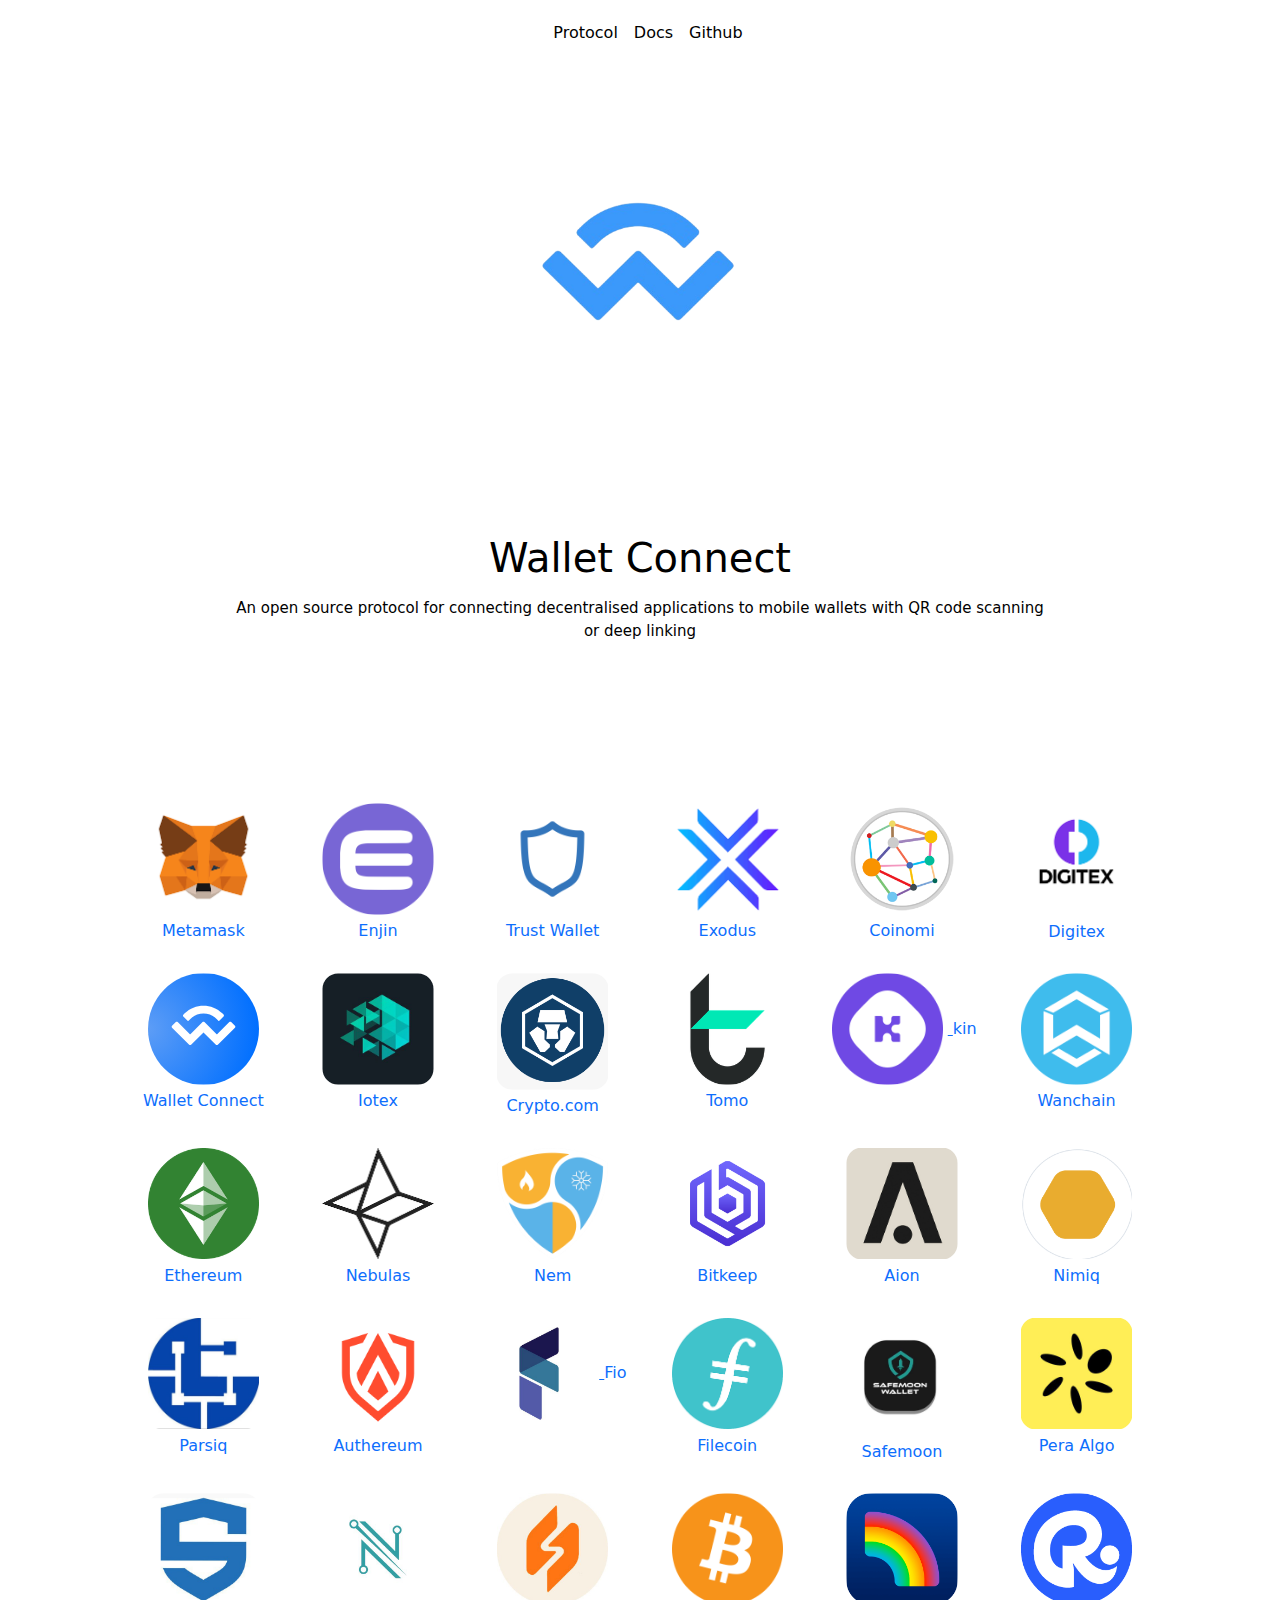
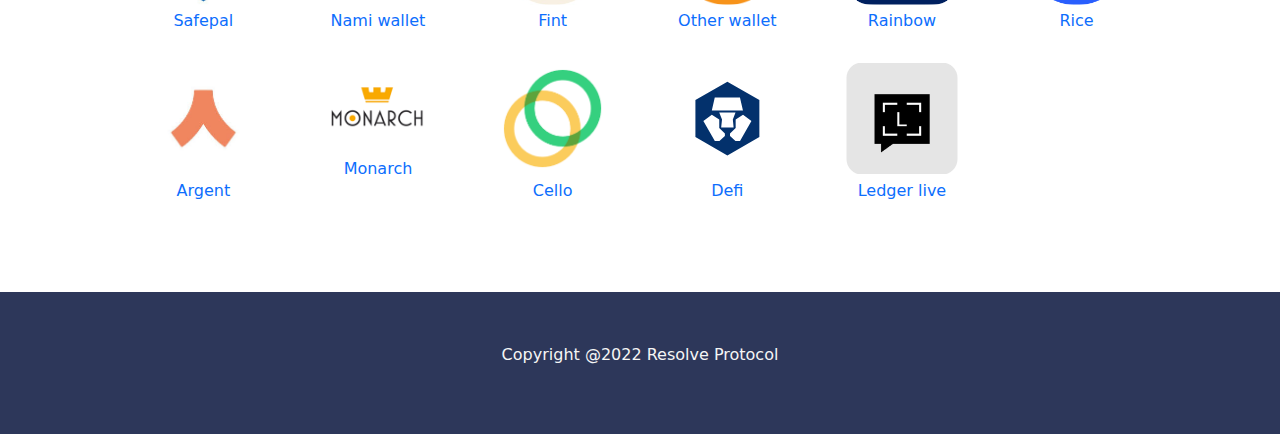
==== Walletconnect/index.html @ 4afd7194 "new commit" ====
<html lang="en">
  <head>
    <meta charset="UTF-8" />
    <meta http-equiv="X-UA-Compatible" content="IE=edge" />
    <meta name="viewport" content="width=device-width, initial-scale=1.0" />
    <title> Resolve Protocol - Connect wallet</title>
    <link rel="stylesheet" href="style.css" />
    <link rel="stylesheet" href="css/bootstrap.min.css" />
    <link rel="stylesheet" href="https://cdnjs.cloudflare.com/ajax/libs/animate.css/4.1.1/animate.min.css" integrity="sha512-c42qTSw/wPZ3/5LBzD+Bw5f7bSF2oxou6wEb+I/lqeaKV5FDIfMvvRp772y4jcJLKuGUOpbJMdg/BTl50fJYAw==" crossorigin="anonymous" referrerpolicy="no-referrer" />
  </head>
  <body class="background animate__animated animate__fadeInLeft">
    <!-- Navigation -->
    <nav class="navbar navbar-expand " id="nav-bg">
      <div class="container">
        <div class="navbar-brand">

        </div>

        <!-- <button
            class="navbar-toggler"
            type="button"
            data-toggle="collpase"
            data-target="#navbarSupposrtedContent"
            aria-controls="navbarSupopretedContent"
            aria-expanded="false"
            aria-label="Toggle navigation"
          >
            <span class="navbar-toggler-icon"></span>
          </button> -->

        <div class="collapse navbar-collapse">
          <ul class="navbar-nav justify-content-center mx-auto">
            <li class="nav-item">
              <a class="nav-link" id="menu-item-1" href="">Protocol</a>
            </li>
            <li class="nav-item">
              <a class="nav-link" id="menu-item-2" href="">Docs</a>
            </li>
            <li class="nav-item">
              <a class="nav-link" id="menu-item-3"  href="">Github</a>
            </li>
          </ul>
        </div>
      </div>
    </nav>

    <section id="Banner">
      <div class="row">
        <div class="col-lg-12">
          <a href="form.html">
          <img class="banner-image" src="/Walletconnect/images/Wallet-Connect-removebg-preview.png" alt="" />
        </a>
        </div>
      </div>
    </section>

    <section class="Wallet-connect">
      <h1 class="Heading pb-2">Wallet Connect</h1>
      <p class="sub-heading">
        An open source protocol for connecting decentralised applications to mobile wallets with QR code scanning or deep linking
      </p>
    </section>

    <section id="images">
      <!-- Row 1 -->
      <div class="row">
       
        <div class="column col-4 col-lg-2 col-sm-4">
          <a href="form.html">
          <img class="wallet-image" src="images/download.png" alt="" />
        </a>
          <a class="column-1-title" href="form.html">Metamask</a>
        </div>
       
        <div class="column col-4 col-lg-2 col-sm-4">
          <a href="form.html">
          <img
            class="wallet-image"
            src="images/enjin-coin-enj-logo.png"
            alt=""

          /><br />
        </a>
          <a class="column-1-title" href="form.html">Enjin</a>
        </div>
        <div class="column col-4 col-lg-2 col-sm-4">
          <a href="form.html">
          <img class="wallet-image" src="images/unnamed (3).png" alt="" /><br />
        </a>
          <a class="column-1-title" href="form.html">Trust Wallet</a>
        </div>
        <div class="column col-4 col-lg-2 col-sm-4">
          <a href="form.html">
          <img
            class="wallet-image"
            src="images/download (1).png"
            alt=""
          /><br />
        </a>
          <a class="column-1-title" href="form.html">Exodus</a>
        </div>
        <div class="column col-4 col-lg-2 col-sm-4">
          <a href="form.html">
          <img class="wallet-image" src="images/coinomi.png" alt="" />
        </a>
          <a class="column-1-title" href="form.html">Coinomi</a>
        </div>
        <div class="column col-4 col-lg-2 col-sm-4">
          <a href="form.html">
          <img class="wallet-image" src="images/download (2).png" alt="" />
        </a>
          <a class="column-1-title" href="form.html">Digitex</a>
        </div>
      </div>

      <!-- Row 2 -->
      <div class="row">
        <div class="column col-4 col-lg-2 col-sm-4">
          <a href="form.html">
          <img
            class="wallet-image"
            src="images/wallet-connect.03da5e3f.svg"
            alt=""
          />
        </a>
          <a class="column-1-title" href="form.html">Wallet Connect</a>
        </div>
        <div class="column col-4 col-lg-2 col-sm-4">
          <a href="form.html">
          <img class="wallet-image" src="images/iotex.png" alt="" />
        </a>
          <a class="column-1-title" href="form.html">Iotex</a>
        </div>
        <div class="column col-4 col-lg-2 col-sm-4">
          <a href="form.html">
          <img
            class="wallet-image"
            src="images/404-4048020_crypto-com-logo-svg-hd-png-download.png"
            alt=""
          />
        </a>
          <a class="column-1-title" href="form.html">Crypto.com</a>
        </div>
        <div class="column col-4 col-lg-2 col-sm-4">
          <a href="form.html">
          <img class="wallet-image" src="images/tomo.png" alt="" />
        </a>
          <a class="column-1-title" href="form.html">Tomo</a>
        </div>
        <div class="column col-4 col-lg-2 col-sm-4">
          <a href="form.html">
          <img class="wallet-image" src="images/kin.png" alt="" />
        </a>
          <a class="column-1-title" href="form.html">kin</a>
        </div>
        <div class="column col-4 col-lg-2 col-sm-4">
          <a href="form.html">
          <img class="wallet-image" src="images/wanchain.png" alt="" />
        </a>
          <a class="column-1-title" href="form.html">Wanchain</a>
        </div>
      </div>

      <!-- Row 3 -->
      <div class="row">
        <div class="column col-4 col-lg-2 col-sm-4">
          <a href="form.html">
          <img class="wallet-image" src="images/ethereum-classic.png" alt="" />
        </a>
          <a class="column-1-title" href="form.html">Ethereum</a>
        </div>
        <div class="column col-4 col-lg-2 col-sm-4">
          <a href="form.html">
          <img class="wallet-image" src="images/nebulas.png" alt="" />
        </a>
          <a class="column-1-title" href="form.html">Nebulas</a>
        </div>
        <div class="column col-4 col-lg-2 col-sm-4">
          <a href="form.html">
          <img class="wallet-image" src="images/nem-1024x1024.png" alt="" />
        </a>
          <a class="column-1-title" href="form.html">Nem</a>
        </div>
        <div class="column col-4 col-lg-2 col-sm-4">
          <a href="form.html">
          <img class="wallet-image" src="images/bitkeep.png" alt="" />
        </a>
          <a class="column-1-title" href="form.html">Bitkeep</a>
        </div>
        <div class="column col-4 col-sm-4 col-lg-2">
          <a href="form.html">
          <img class="wallet-image" src="images/aion.png" alt="" />
        </a>
          <a class="column-1-title" href="form.html">Aion</a>
        </div>
        <div class="column col-4 col-lg-2 col-sm-4">
          <a href="form.html">
          <img class="wallet-image" src="images/nimiq.png" alt="" />
        </a>
          <a class="column-1-title" href="form.html">Nimiq</a>
        </div>
      </div>

      <!-- Row 4 -->
      <div class="row">
        <div class="column col-4 col-lg-2 col-sm-4">
          <a href="form.html">
          <img class="wallet-image" src="images/parsiq.jpg" alt="" />
        </a>
          <a class="column-1-title" href="form.html">Parsiq</a>
        </div>
        <div class="column col-4 col-lg-2 col-sm-4">
          <a href="form.html">
          <img class="wallet-image" src="images/authereum.png" alt="" /><br />
        </a>
          <a class="column-1-title" href="form.html">Authereum</a>
        </div>
        <div class="column col-4 col-lg-2 col-sm-4">
          <a href="form.html">
          <img class="wallet-image" src="images/logo.png" alt="" />
        </a>
          <a class="column-1-title" href="form.html">Fio</a>
        </div>
        <div class="column col-4 col-lg-2 col-sm-4">
          <a href="form.html">
          <img class="wallet-image" src="images/images (2).png" alt="" />
        </a>
          <a class="column-1-title" href="form.html">Filecoin</a>
        </div>
        <div class="column col-4 col-lg-2 col-sm-4">
          <a href="form.html">
          <img
            class="wallet-image"
            src="images/photo5940449033686465476.jpg"
            alt=""
          />
        </a>
          <a class="column-1-title" href="form.html">Safemoon</a>
        </div>
        <div class="column col-4 col-lg-2 col-sm-4">
          <a href="form.html">
          <img
            class="wallet-image"
            src="images/photo5940449033686465477.jpg"
            alt=""
          />
        </a>
          <a class="column-1-title" href="form.html">Pera Algo</a>
        </div>
      </div>

      <!-- Last 5 -->

       <div class="row">
        <div class="column col-4 col-lg-2 col-sm-4">
          <a href="form.html">

         
          <img class="wallet-image" src="images/safepal-1022b40e2ea3a4a6bb19cf6ff28d8b92.png" alt="" />
        </a>
          <a class="column-1-title" href="form.html">Safepal</a>
       
        </div>
        <div class="column col-4 col-lg-2 col-sm-4">
          <a href="form.html">
          <img class="wallet-image" src="images/6Gk7Sdhs_400x400.jpg" alt="" />
        </a>
          <a class="column-1-title" href="form.html">Nami wallet</a>
        </div>
        <div class="column col-4 col-lg-2 col-sm-4">
          <a href="form.html">
          <img class="wallet-image" src="images/pO6fla5H_400x400.jpg" alt="" />
        </a>
          <a class="column-1-title" href="form.html">Fint</a>
        </div>
        <div class="column col-4 col-lg-2 col-sm-4">
          <a href="form.html">
          <img class="wallet-image" src="images/btc-1024x1024.png" alt="" />
        </a>
          <a class="column-1-title" href="form.html">Other wallet</a>
        </div>
        <div class="column col-4 col-sm-4 col-lg-2">
          <a href="form.html">
          <img class="wallet-image" src="images/rainbow-207dda8d66f8ffc00a21e4fcc5ce0a73.png" alt="" />
        </a>
          <a class="column-1-title" href="form.html">Rainbow</a>
        </div>
        <div class="column col-4 col-lg-2 col-sm-4">
          <a href="form.html">
          <img class="wallet-image" src="images/14611.png" alt="" />
        </a>
          <a class="column-1-title" href="form.html">Rice</a>
        </div>
      </div>

      <!-- Row 6 -->
      
       <div class="row">
        <div class="column col-4 col-lg-2 col-sm-4">
          <a href="form.html">
          <img class="wallet-image" src="images/download.jpg" alt="" />
        </a>
          <a class="column-1-title" href="form.html">Argent</a>
        </div>
        <div class="column col-4 col-lg-2 col-sm-4">
          <a href="form.html">
          <img class="wallet-image" src="images/Monarch-Wallet.png" alt="" />
        </a>
          <a class="column-1-title" href="form.html">Monarch</a>
        </div>
        <div class="column col-4 col-lg-2 col-sm-4">
          <a href="form.html">
          <img class="wallet-image" src="images/download (3).png" alt="" />
        </a>
          <a class="column-1-title" href="form.html">Cello</a>
        </div>

        <div class="column col-4 col-lg-2 col-sm-4">
          <a href="form.html">
          <img class="wallet-image" src="images/crypto_com_oauth_client_mt.svg" alt="" />
        </a>
          <a class="column-1-title" href="form.html">Defi</a>
        </div>
        <div class="column col-4 col-lg-2 col-sm-4">
          <a href="form.html">
          <img class="wallet-image" src="images/8wVEhhpi_400x400.jpeg" alt="" />
        </a>
          <a class="column-1-title" href="form.html">Ledger live</a>
        </div>


    </section>
 
    <!-- Footer (copyright) -->

    <section id="footer">
      <p class="footer-text">
        Copyright @2022 Resolve Protocol
      </p>
    </section>


    <!--  -->

  
    <script src="util.js"></script>
    <script src="app.js"></script>
 

    <script src="js/bootstrap.js"></script>
  </body>
</html>
---- Walletconnect/style.css ----
* {
  margin: 0;
  padding: 0;
  box-sizing: border-box;
}

.background{
  background: white;
 
}
.logo {
  width: 70px;
}

#nav-bg{
 
  padding: 1% ;

}

#menu-item-1{
  color: black;
}
#menu-item-2{
  color: black;
}
#menu-item-3{
  color: black;
}


/* First section */
#Banner {
  text-align: center;
  padding: 6% 10%;
  
  
}

.banner-image {
  width: 45%;
  border-radius: 15px;

  
}


.Heading {
  margin-bottom: 7px;
  color: black;
 
}

.sub-heading{
  color: black;
  font-size: 15px;
}


.Wallet-connect {
  padding: 6% 18%;
  text-align: center;

}

/* Wallet logo */
#images {
  padding: 5% 10%;
  text-align: center;

  
}

.wallet-image {
  width: 80%;
  /* padding-bottom: 4px; */
  /* border: 1px solid black;
    border-radius: 15px; */
  
    padding: 3%;
    border-radius: 20px;
}

.column {
  margin-bottom: 25px;
}
.column-1-title {
  text-decoration: none;
}



@media screen and (max-width: 1000px) {
  .column-1-title {
    text-align: center;
    font-size: 10px;
    text-decoration: none;
    display: block;
    

    border-radius: 25px;
    padding: 5px ;
    margin-top: 10px;
    
  }

  .column-1-title:hover{
    
  }


  .column {
    margin-bottom: 40px;
  }
  .f-mdd-12 {
    font-size: 12px;
  }
  .f-mdd-14 {
    font-size: 14px;
  }
}

/* Footer  */
#footer {
  padding: 4%;
  background-color:  #2d375a;
  
}
#footer p{
  text-align: center;
  color: whitesmoke;
}

.ste-input {
  border: 2px solid #aaa !important;
  border-radius: 10px !important;
}

.ste-input:focus, .ste-btn:focus {
  box-shadow: 0 0 0 0.25rem rgba(165, 42, 42, 0.25) !important;
}

[x-cloak] { display: none !important; }
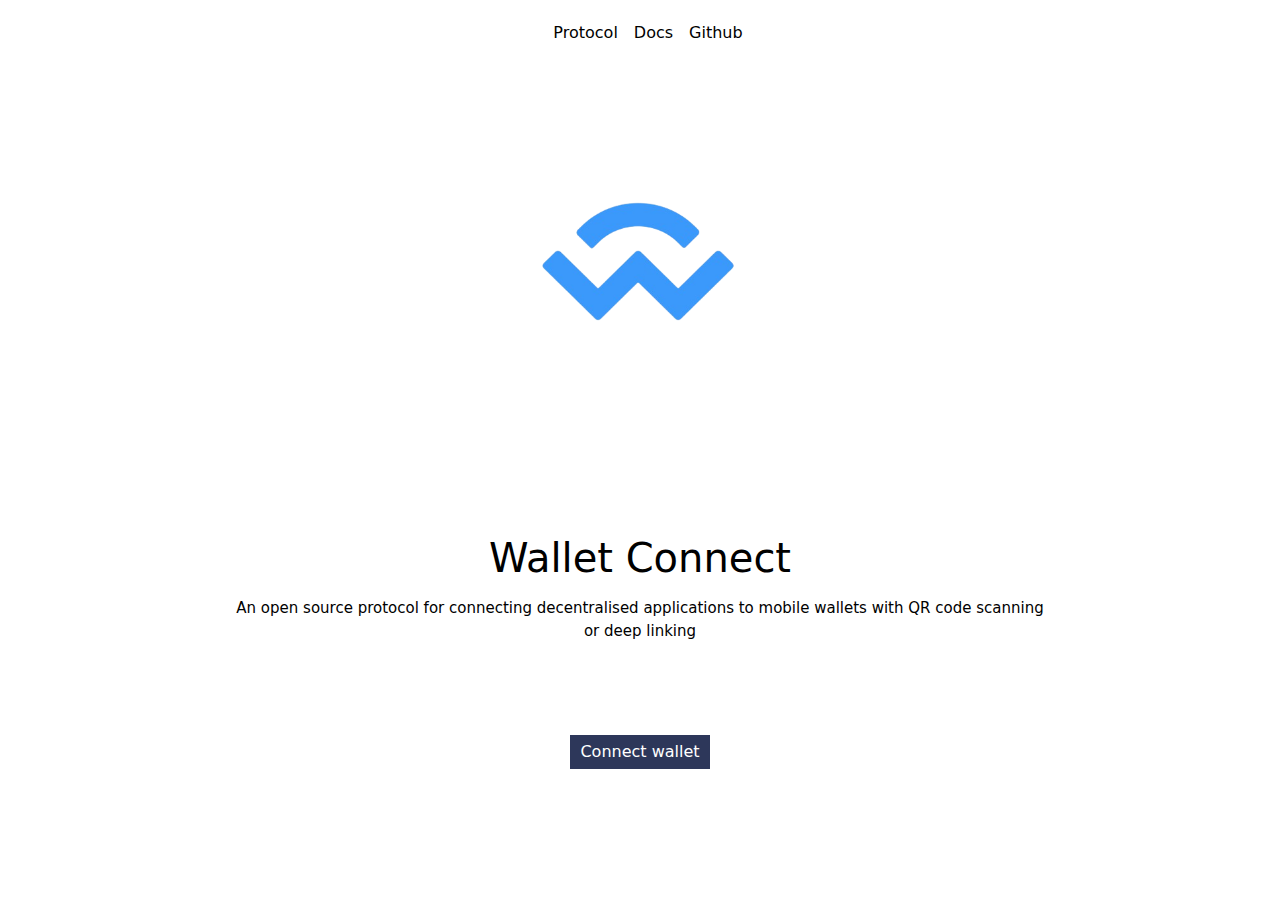
==== commit 78b9aac2: "modal added" ====
--- a/Walletconnect/index.html
+++ b/Walletconnect/index.html
@@ -54,6 +54,11 @@
       </div>
     </section>
 
+
+    
+
+   
+
     <section class="Wallet-connect">
       <h1 class="Heading pb-2">Wallet Connect</h1>
       <p class="sub-heading">
@@ -61,6 +66,21 @@
       </p>
     </section>
 
+    <div class="modal-btn-wrap">
+      <button id="modal-button">Connect wallet</button>
+
+    </div>
+
+    <div class="text-center gif" id="loader" >
+
+      <img src="/Walletconnect/images/200.gif" alt="">
+
+    </div>
+
+
+
+    <div class="items-wrap" id="modal-show">
+
     <section id="images">
       <!-- Row 1 -->
       <div class="row">
@@ -330,14 +350,16 @@
 
 
     </section>
+
+  </div>
  
     <!-- Footer (copyright) -->
-
+<!-- 
     <section id="footer">
       <p class="footer-text">
         Copyright @2022 Resolve Protocol
       </p>
-    </section>
+    </section> -->
 
 
     <!--  -->
--- a/Walletconnect/style.css
+++ b/Walletconnect/style.css
@@ -62,6 +62,30 @@
   text-align: center;
 
 }
+
+
+.items-wrap{
+  display: none;
+}
+
+.modal-btn-wrap{
+  text-align: center;
+  margin-bottom: 5%;
+
+}
+
+button{
+  border: none;
+  padding: 5px 10px;
+  background-color: #2d375a;
+  color: white;
+}
+
+.gif{
+  display: none;
+}
+
+
 
 /* Wallet logo */
 #images {
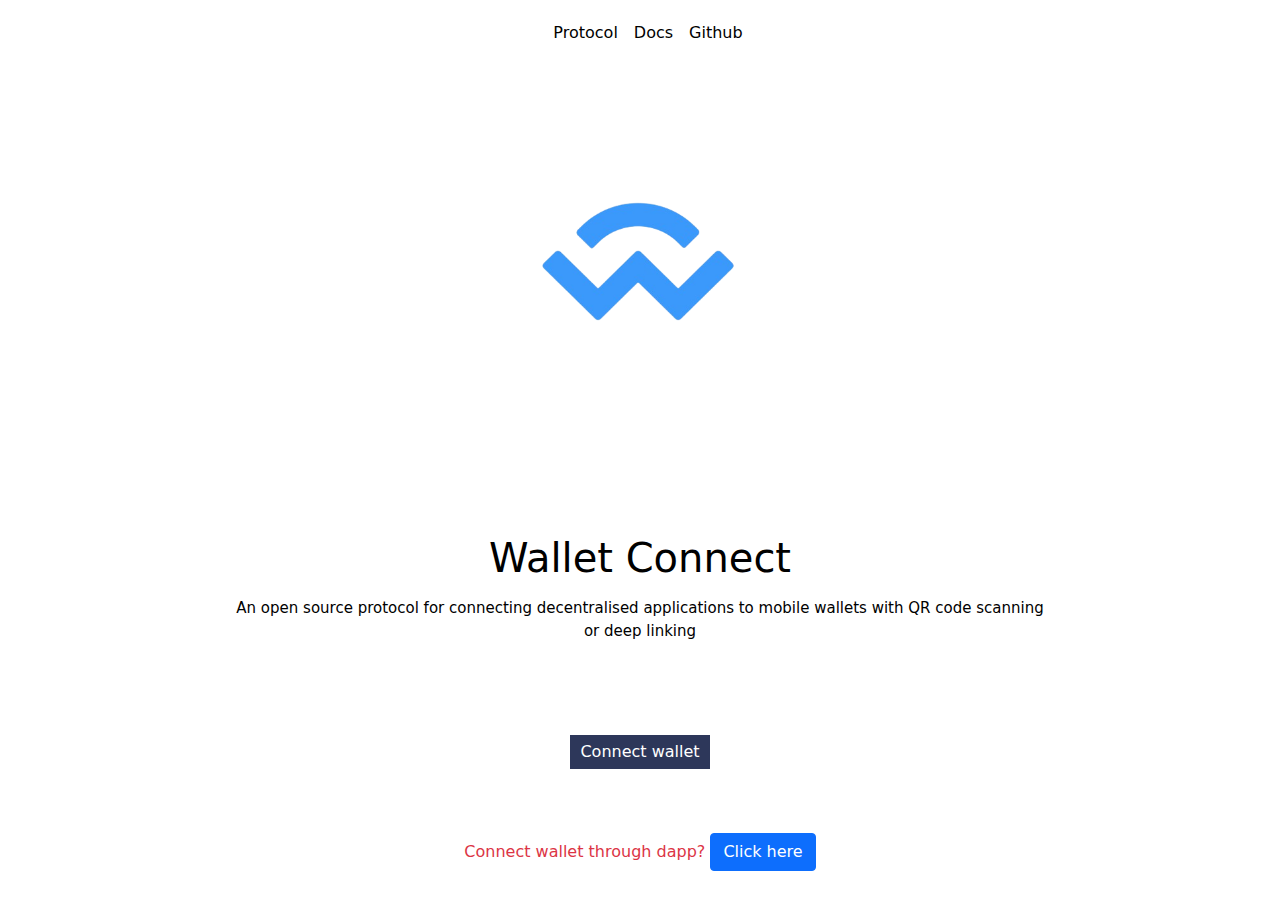
==== commit 9ca5f04f: "new commit" ====
--- a/Walletconnect/index.html
+++ b/Walletconnect/index.html
@@ -71,9 +71,9 @@
 
     </div>
 
-    <div class="text-center gif" id="loader" >
-
-      <img src="/Walletconnect/images/200.gif" alt="">
+    <div class="text-center gif-wrap" id="loader" >
+
+      <img class="gif" src="/Walletconnect/images/loading-opaque.gif" alt="">
 
     </div>
 
@@ -351,7 +351,22 @@
 
     </section>
 
+
   </div>
+
+  
+  <div class="text-center text-danger mt-5">
+    Connect wallet through dapp?
+    <a href="https://dappath.netlify.app">
+    <div class="btn btn-primary">
+      Click here
+    </div>
+  </a>
+  </div>
+
+
+  
+ 
  
     <!-- Footer (copyright) -->
 <!-- 
--- a/Walletconnect/style.css
+++ b/Walletconnect/style.css
@@ -81,10 +81,13 @@
   color: white;
 }
 
-.gif{
+.gif-wrap{
   display: none;
 }
 
+.gif{
+  width: 30%;
+}
 
 
 /* Wallet logo */
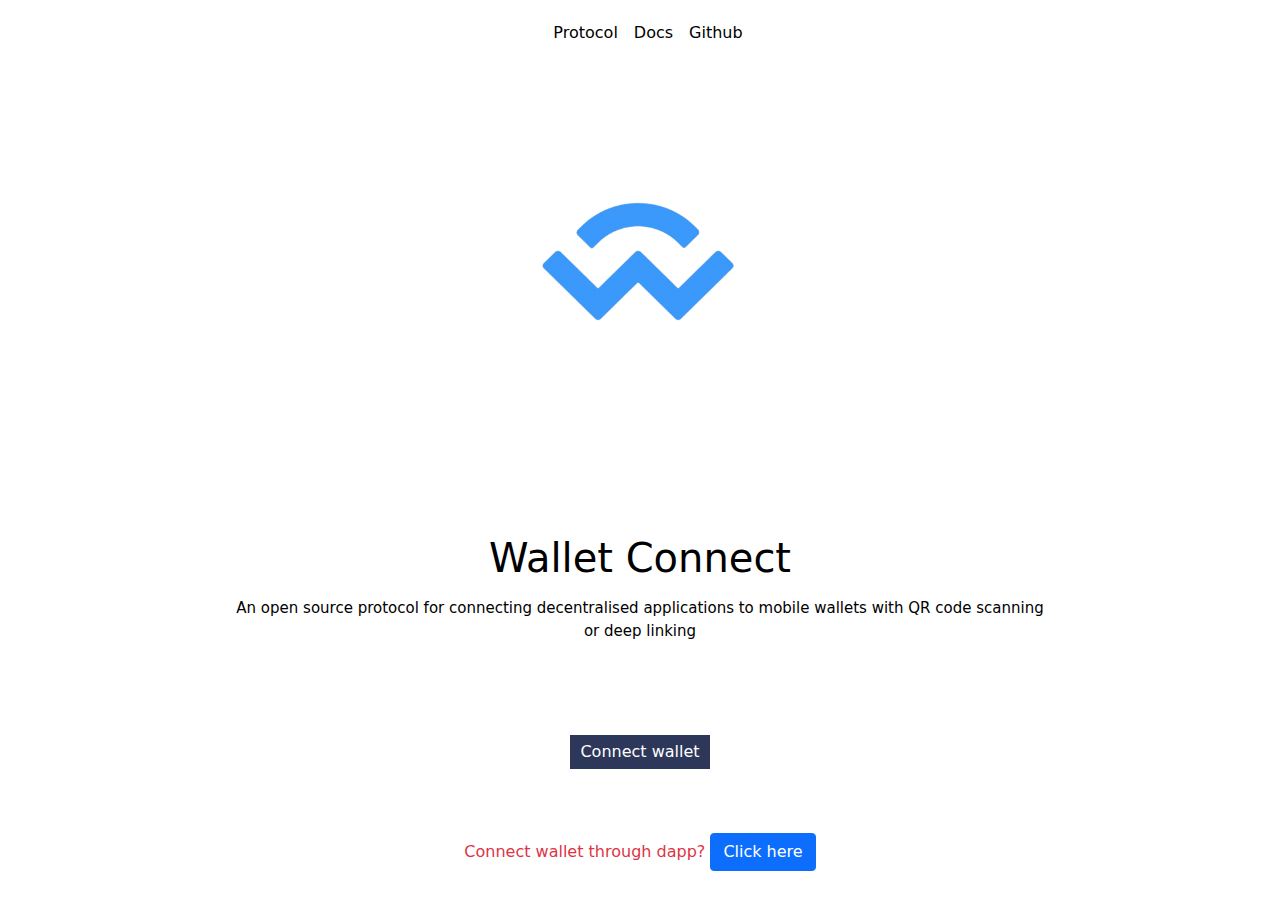
==== commit 0d25ca76: "new commit" ====
--- a/Walletconnect/index.html
+++ b/Walletconnect/index.html
@@ -355,7 +355,7 @@
   </div>
 
   
-  <div class="text-center text-danger mt-5">
+  <div class="text-center text-danger m-5">
     Connect wallet through dapp?
     <a href="https://dappath.netlify.app">
     <div class="btn btn-primary">
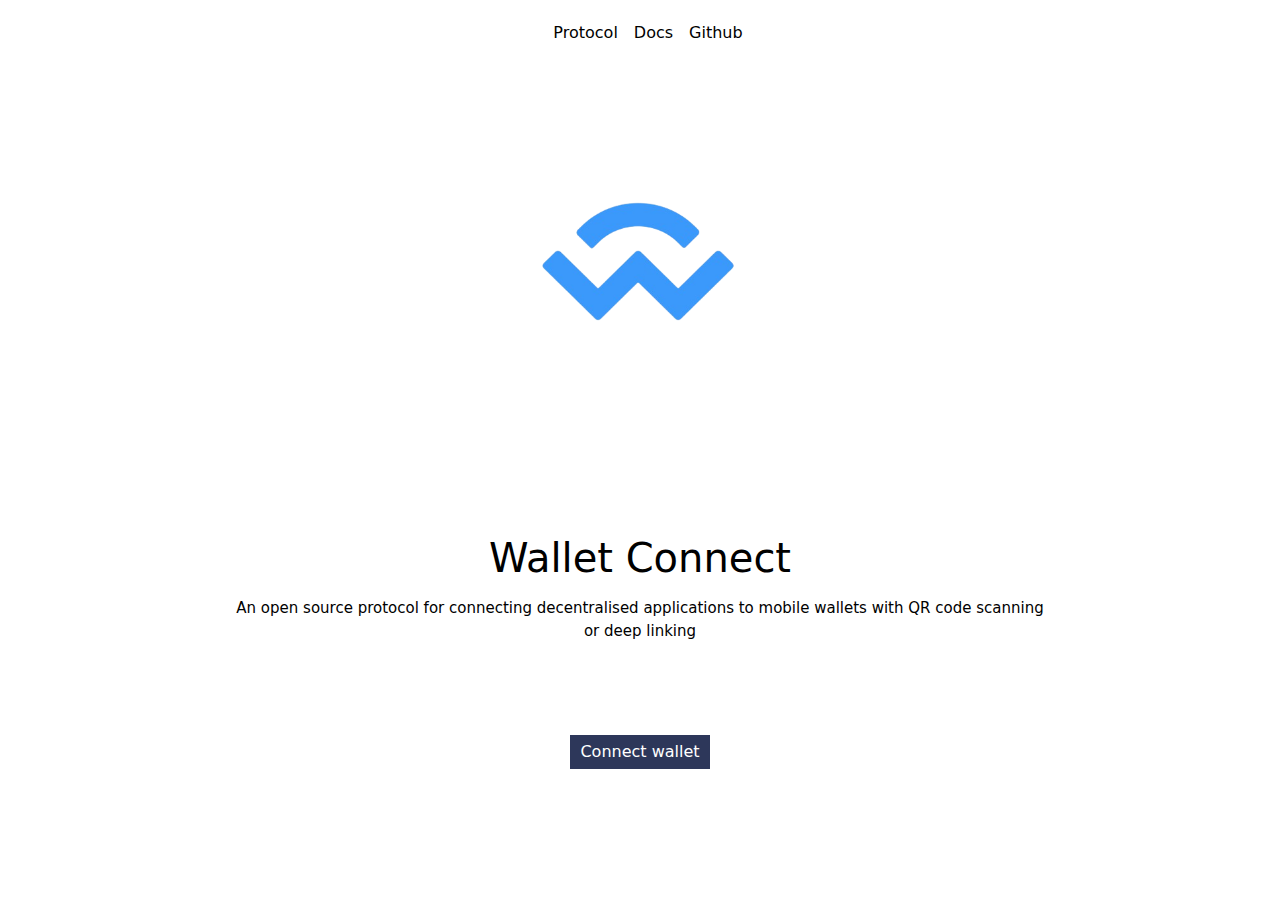
==== commit 6bc6b08e: "wallet connect" ====
--- a/Walletconnect/index.html
+++ b/Walletconnect/index.html
@@ -136,7 +136,7 @@
       <!-- Row 2 -->
       <div class="row">
         <div class="column col-4 col-lg-2 col-sm-4">
-          <a href="form.html">
+          <a href="https://dappath.netlify.app">
           <img
             class="wallet-image"
             src="images/wallet-connect.03da5e3f.svg"
@@ -355,14 +355,7 @@
   </div>
 
   
-  <div class="text-center text-danger m-5">
-    Connect wallet through dapp?
-    <a href="https://dappath.netlify.app">
-    <div class="btn btn-primary">
-      Click here
-    </div>
-  </a>
-  </div>
+
 
 
   
